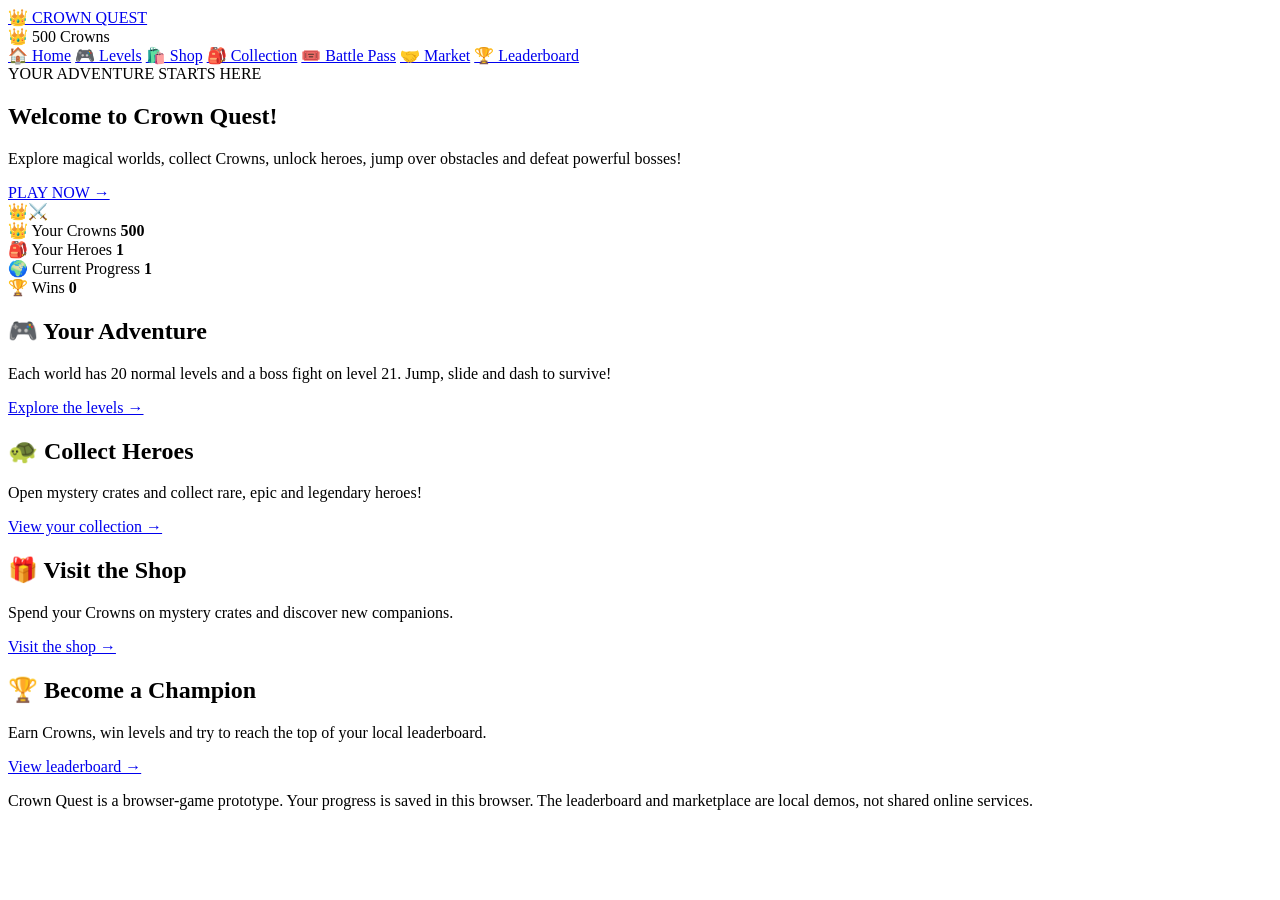
==== index.html @ 8faffafc "Create index.html" ====
<!DOCTYPE html>
<html lang="en">
<head>
    <meta charset="UTF-8">
    <meta name="viewport" content="width=device-width, initial-scale=1.0">
    <title>Crown Quest</title>
    <link rel="stylesheet" href="style.css">
</head>
<body>

<header>
    <a class="brand" href="index.html">👑 CROWN QUEST</a>
    <div class="wallet">👑 <span data-coins>500</span> Crowns</div>
</header>

<nav>
    <a class="active" href="index.html">🏠 Home</a>
    <a href="levels.html">🎮 Levels</a>
    <a href="shop.html">🛍️ Shop</a>
    <a href="collection.html">🎒 Collection</a>
    <a href="battlepass.html">🎟️ Battle Pass</a>
    <a href="market.html">🤝 Market</a>
    <a href="leaderboard.html">🏆 Leaderboard</a>
</nav>

<main>
    <section class="panel hero">
        <div>
            <span class="eyebrow">YOUR ADVENTURE STARTS HERE</span>
            <h1>Welcome to Crown Quest!</h1>
            <p>
                Explore magical worlds, collect Crowns, unlock heroes,
                jump over obstacles and defeat powerful bosses!
            </p>
            <a class="button-link" href="levels.html">PLAY NOW →</a>
        </div>
        <div class="hero-art">👑⚔️</div>
    </section>

    <section class="stats">
        <div class="panel stat">
            <span>👑 Your Crowns</span>
            <b data-coins>500</b>
        </div>

        <div class="panel stat">
            <span>🎒 Your Heroes</span>
            <b data-pet-count>1</b>
        </div>

        <div class="panel stat">
            <span>🌍 Current Progress</span>
            <b data-unlocked>1</b>
        </div>

        <div class="panel stat">
            <span>🏆 Wins</span>
            <b data-wins>0</b>
        </div>
    </section>

    <section class="grid2">
        <div class="panel">
            <h2>🎮 Your Adventure</h2>
            <p>
                Each world has 20 normal levels and a boss fight on
                level 21. Jump, slide and dash to survive!
            </p>
            <a href="levels.html">Explore the levels →</a>
        </div>

        <div class="panel">
            <h2>🐢 Collect Heroes</h2>
            <p>
                Open mystery crates and collect rare, epic and
                legendary heroes!
            </p>
            <a href="collection.html">View your collection →</a>
        </div>

        <div class="panel">
            <h2>🎁 Visit the Shop</h2>
            <p>
                Spend your Crowns on mystery crates and discover
                new companions.
            </p>
            <a href="shop.html">Visit the shop →</a>
        </div>

        <div class="panel">
            <h2>🏆 Become a Champion</h2>
            <p>
                Earn Crowns, win levels and try to reach the top
                of your local leaderboard.
            </p>
            <a href="leaderboard.html">View leaderboard →</a>
        </div>
    </section>

    <p class="footer">
        Crown Quest is a browser-game prototype. Your progress is saved
        in this browser. The leaderboard and marketplace are local demos,
        not shared online services.
    </p>
</main>

<div id="toast" class="toast"></div>

<script src="app.js"></script>
</body>
</html>
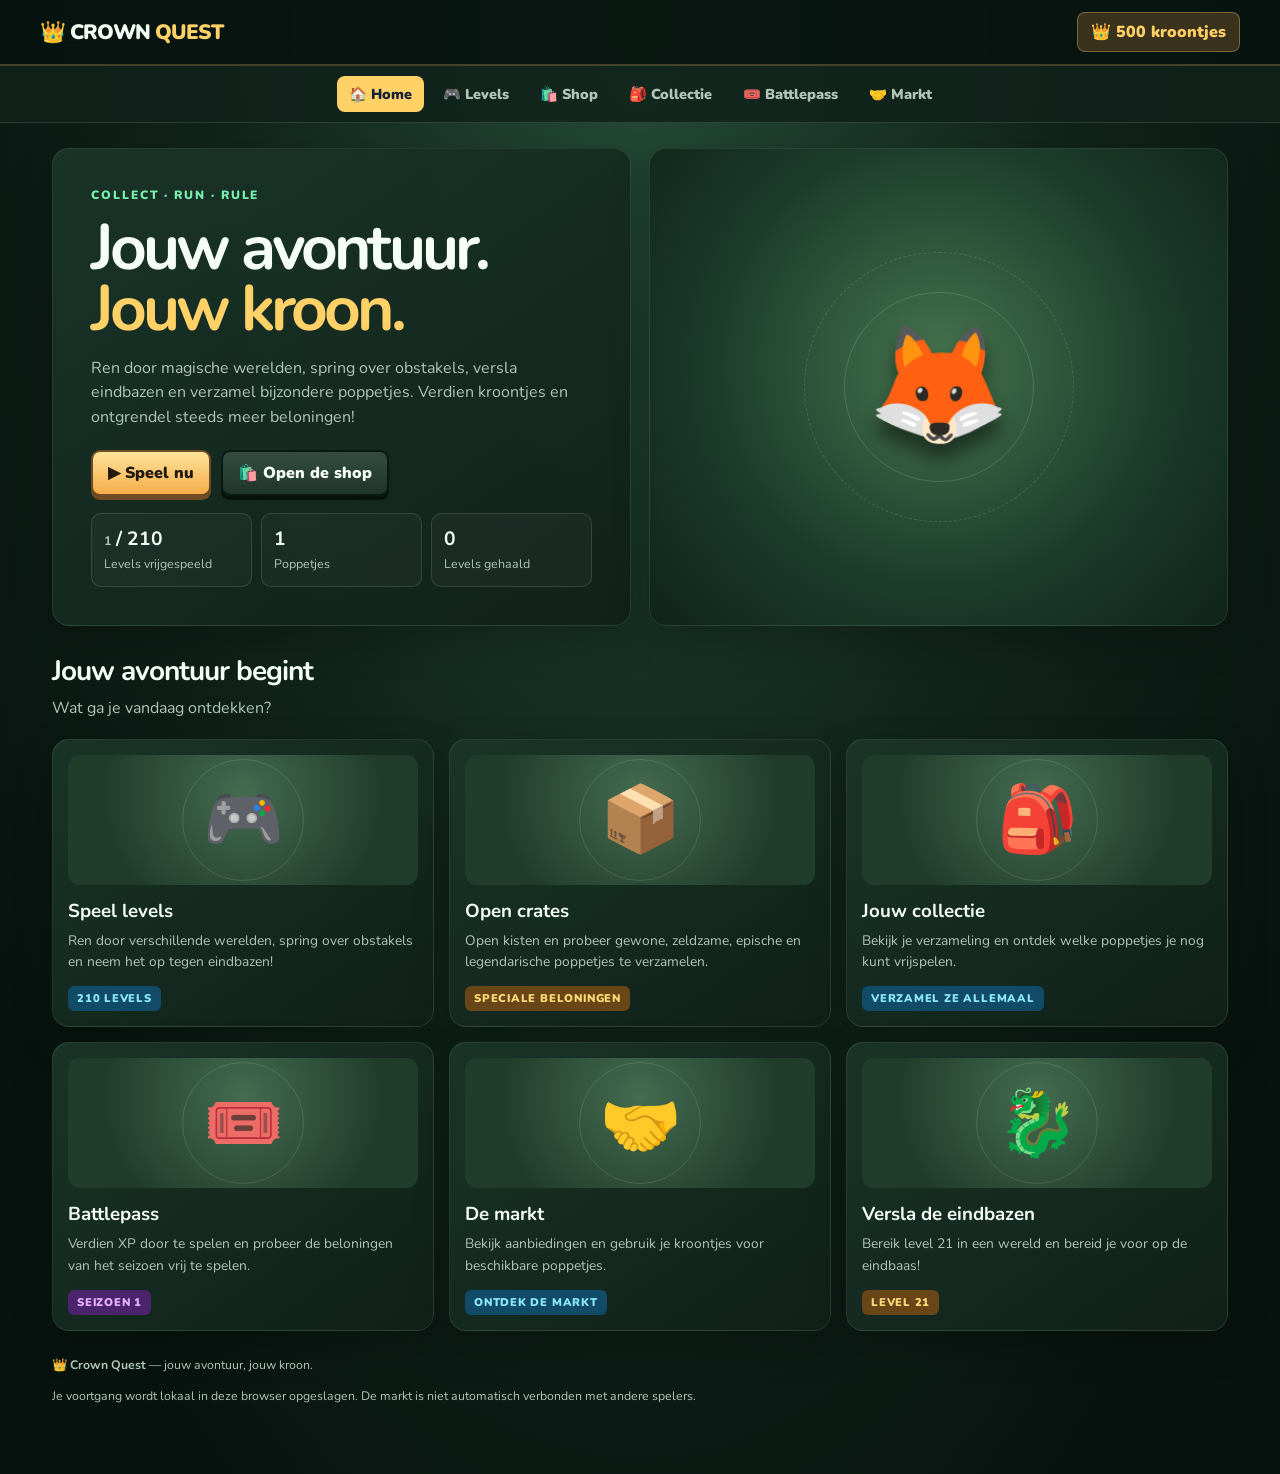
==== commit e163a9b1: "Create index.html" ====
--- a/index.html
+++ b/index.html
@@ -1,111 +1,189 @@
 <!DOCTYPE html>
-<html lang="en">
+<html lang="nl">
 <head>
-    <meta charset="UTF-8">
-    <meta name="viewport" content="width=device-width, initial-scale=1.0">
-    <title>Crown Quest</title>
-    <link rel="stylesheet" href="style.css">
+  <meta charset="UTF-8">
+  <meta name="viewport" content="width=device-width, initial-scale=1.0">
+  <meta name="theme-color" content="#101329">
+  <meta name="description" content="Speel Crown Quest! Ren door magische werelden, verzamel poppetjes en verdien kroontjes.">
+  <title>Crown Quest — Jouw avontuur</title>
+  <link rel="stylesheet" href="style.css">
 </head>
+
 <body>
+  <header>
+    <a class="brand" href="index.html">
+      👑 CROWN <span>QUEST</span>
+    </a>
 
-<header>
-    <a class="brand" href="index.html">👑 CROWN QUEST</a>
-    <div class="wallet">👑 <span data-coins>500</span> Crowns</div>
-</header>
+    <div class="wallet">
+      👑 <span data-coins>500</span> kroontjes
+    </div>
+  </header>
 
-<nav>
-    <a class="active" href="index.html">🏠 Home</a>
+  <nav aria-label="Hoofdnavigatie">
+    <a href="index.html" class="active">🏠 Home</a>
     <a href="levels.html">🎮 Levels</a>
     <a href="shop.html">🛍️ Shop</a>
-    <a href="collection.html">🎒 Collection</a>
-    <a href="battlepass.html">🎟️ Battle Pass</a>
-    <a href="market.html">🤝 Market</a>
-    <a href="leaderboard.html">🏆 Leaderboard</a>
-</nav>
+    <a href="collection.html">🎒 Collectie</a>
+    <a href="battlepass.html">🎟️ Battlepass</a>
+    <a href="market.html">🤝 Markt</a>
+  </nav>
 
-<main>
-    <section class="panel hero">
-        <div>
-            <span class="eyebrow">YOUR ADVENTURE STARTS HERE</span>
-            <h1>Welcome to Crown Quest!</h1>
-            <p>
-                Explore magical worlds, collect Crowns, unlock heroes,
-                jump over obstacles and defeat powerful bosses!
-            </p>
-            <a class="button-link" href="levels.html">PLAY NOW →</a>
+  <main>
+    <section class="hero">
+      <div class="panel intro">
+        <div class="eyebrow">COLLECT · RUN · RULE</div>
+
+        <h1>
+          Jouw avontuur.<br>
+          <span>Jouw kroon.</span>
+        </h1>
+
+        <p>
+          Ren door magische werelden, spring over obstakels,
+          versla eindbazen en verzamel bijzondere poppetjes.
+          Verdien kroontjes en ontgrendel steeds meer beloningen!
+        </p>
+
+        <div class="actions">
+          <a class="button" href="levels.html">▶ Speel nu</a>
+          <a class="button secondary" href="shop.html">🛍️ Open de shop</a>
         </div>
-        <div class="hero-art">👑⚔️</div>
+
+        <div class="stats">
+          <div class="stat">
+            <b><span data-unlocked>1</span> / 210</b>
+            <span>Levels vrijgespeeld</span>
+          </div>
+
+          <div class="stat">
+            <b data-pet-count>1</b>
+            <span>Poppetjes</span>
+          </div>
+
+          <div class="stat">
+            <b id="wins">0</b>
+            <span>Levels gehaald</span>
+          </div>
+        </div>
+      </div>
+
+      <div class="panel showcase">
+        <div class="orbit"></div>
+        <div class="orbit two"></div>
+
+        <span class="spark sp1">✦</span>
+        <span class="spark sp2">✧</span>
+        <span class="spark sp3">✦</span>
+
+        <div class="pet-big" data-showcase>🦊</div>
+      </div>
     </section>
 
-    <section class="stats">
-        <div class="panel stat">
-            <span>👑 Your Crowns</span>
-            <b data-coins>500</b>
+    <section style="margin-top: 26px;">
+      <div class="head">
+        <div>
+          <h2>Jouw avontuur begint</h2>
+          <p>Wat ga je vandaag ontdekken?</p>
         </div>
+      </div>
 
-        <div class="panel stat">
-            <span>🎒 Your Heroes</span>
-            <b data-pet-count>1</b>
-        </div>
+      <div class="grid">
+        <a class="panel item" href="levels.html">
+          <div class="art">🎮</div>
+          <h3>Speel levels</h3>
+          <p>
+            Ren door verschillende werelden, spring over obstakels
+            en neem het op tegen eindbazen!
+          </p>
+          <span class="badge rare">210 levels</span>
+        </a>
 
-        <div class="panel stat">
-            <span>🌍 Current Progress</span>
-            <b data-unlocked>1</b>
-        </div>
+        <a class="panel item" href="shop.html">
+          <div class="art">📦</div>
+          <h3>Open crates</h3>
+          <p>
+            Open kisten en probeer gewone, zeldzame,
+            epische en legendarische poppetjes te verzamelen.
+          </p>
+          <span class="badge legendary">Speciale beloningen</span>
+        </a>
 
-        <div class="panel stat">
-            <span>🏆 Wins</span>
-            <b data-wins>0</b>
-        </div>
+        <a class="panel item" href="collection.html">
+          <div class="art">🎒</div>
+          <h3>Jouw collectie</h3>
+          <p>
+            Bekijk je verzameling en ontdek welke poppetjes
+            je nog kunt vrijspelen.
+          </p>
+          <span class="badge rare">Verzamel ze allemaal</span>
+        </a>
+
+        <a class="panel item" href="battlepass.html">
+          <div class="art">🎟️</div>
+          <h3>Battlepass</h3>
+          <p>
+            Verdien XP door te spelen en probeer de
+            beloningen van het seizoen vrij te spelen.
+          </p>
+          <span class="badge epic">Seizoen 1</span>
+        </a>
+
+        <a class="panel item" href="market.html">
+          <div class="art">🤝</div>
+          <h3>De markt</h3>
+          <p>
+            Bekijk aanbiedingen en gebruik je kroontjes
+            voor beschikbare poppetjes.
+          </p>
+          <span class="badge rare">Ontdek de markt</span>
+        </a>
+
+        <a class="panel item" href="levels.html">
+          <div class="art">🐉</div>
+          <h3>Versla de eindbazen</h3>
+          <p>
+            Bereik level 21 in een wereld en bereid je voor
+            op de eindbaas!
+          </p>
+          <span class="badge legendary">Level 21</span>
+        </a>
+      </div>
     </section>
 
-    <section class="grid2">
-        <div class="panel">
-            <h2>🎮 Your Adventure</h2>
-            <p>
-                Each world has 20 normal levels and a boss fight on
-                level 21. Jump, slide and dash to survive!
-            </p>
-            <a href="levels.html">Explore the levels →</a>
-        </div>
+    <footer class="footer">
+      <p>
+        👑 <strong>Crown Quest</strong> — jouw avontuur, jouw kroon.
+      </p>
+      <p>
+        Je voortgang wordt lokaal in deze browser opgeslagen.
+        De markt is niet automatisch verbonden met andere spelers.
+      </p>
+    </footer>
+  </main>
 
-        <div class="panel">
-            <h2>🐢 Collect Heroes</h2>
-            <p>
-                Open mystery crates and collect rare, epic and
-                legendary heroes!
-            </p>
-            <a href="collection.html">View your collection →</a>
-        </div>
+  <div id="toast" class="toast" role="status" aria-live="polite"></div>
 
-        <div class="panel">
-            <h2>🎁 Visit the Shop</h2>
-            <p>
-                Spend your Crowns on mystery crates and discover
-                new companions.
-            </p>
-            <a href="shop.html">Visit the shop →</a>
-        </div>
+  <script src="app.js"></script>
 
-        <div class="panel">
-            <h2>🏆 Become a Champion</h2>
-            <p>
-                Earn Crowns, win levels and try to reach the top
-                of your local leaderboard.
-            </p>
-            <a href="leaderboard.html">View leaderboard →</a>
-        </div>
-    </section>
+  <script>
+    // Toon het aantal behaalde levels vanuit de opgeslagen spelgegevens.
+    function updateHomeStats() {
+      const winsElement = document.getElementById("wins");
 
-    <p class="footer">
-        Crown Quest is a browser-game prototype. Your progress is saved
-        in this browser. The leaderboard and marketplace are local demos,
-        not shared online services.
-    </p>
-</main>
+      if (!winsElement) return;
 
-<div id="toast" class="toast"></div>
+      try {
+        const savedState = localStorage.getItem("crownQuestMultiPage_v1");
+        const state = savedState ? JSON.parse(savedState) : {};
+        winsElement.textContent = Number(state.wins) || 0;
+      } catch (error) {
+        console.warn("De opgeslagen Crown Quest-statistieken konden niet worden gelezen.", error);
+        winsElement.textContent = "0";
+      }
+    }
 
-<script src="app.js"></script>
+    updateHomeStats();
+  </script>
 </body>
 </html>
--- a/style.css
+++ b/style.css
@@ -0,0 +1,792 @@
+@import url('https://fonts.googleapis.com/css2?family=Nunito:wght@400;700;800;900&display=swap');
+
+:root {
+  --bg: #08130f;
+  --panel: #13251f;
+  --panel2: #1b352a;
+  --line: #ffffff20;
+  --text: #f5fff5;
+  --muted: #b0c7b8;
+  --gold: #ffd166;
+  --mint: #78f0ad;
+  --pink: #ff82aa;
+  --blue: #7de5f2;
+  --purple: #c58cff;
+}
+
+* {
+  box-sizing: border-box;
+}
+
+html {
+  scroll-behavior: smooth;
+}
+
+body {
+  margin: 0;
+  min-height: 100vh;
+  color: var(--text);
+  font-family: Nunito, system-ui, sans-serif;
+  background: radial-gradient(ellipse at top, #244b37 0, #11251c 45%, var(--bg) 85%);
+}
+
+a {
+  color: inherit;
+  text-decoration: none;
+}
+
+button,
+input,
+select {
+  font: inherit;
+}
+
+button,
+.button {
+  display: inline-flex;
+  align-items: center;
+  justify-content: center;
+  gap: 7px;
+  border: 2px solid #6f4c24;
+  border-radius: 9px;
+  padding: 10px 15px;
+  background: linear-gradient(#ffe39b, #f5ad48);
+  color: #211a10;
+  font-weight: 1000;
+  cursor: pointer;
+  box-shadow: 0 4px 0 #6f4c24;
+  transition: transform .15s, filter .15s;
+}
+
+button:hover,
+.button:hover {
+  transform: translateY(-2px);
+  filter: brightness(1.08);
+}
+
+button:disabled {
+  opacity: .4;
+  cursor: not-allowed;
+  transform: none;
+  box-shadow: none;
+}
+
+.secondary {
+  background: linear-gradient(#334c41, #20352c);
+  color: #f5fff5;
+  border-color: #0a1911;
+  box-shadow: 0 4px 0 #07120d;
+}
+
+header {
+  position: sticky;
+  top: 0;
+  z-index: 10;
+  display: flex;
+  align-items: center;
+  justify-content: space-between;
+  gap: 14px;
+  padding: 12px clamp(12px, 4vw, 40px);
+  background: #08140fee;
+  border-bottom: 2px solid #b99b5a55;
+  backdrop-filter: blur(12px);
+}
+
+.brand {
+  font-size: 1.3rem;
+  font-weight: 1000;
+  letter-spacing: -.05em;
+}
+
+.brand span {
+  color: var(--gold);
+}
+
+.wallet {
+  padding: 8px 13px;
+  background: #3b321d;
+  border: 1px solid #ffdb7950;
+  border-radius: 8px;
+  color: var(--gold);
+  font-weight: 1000;
+  white-space: nowrap;
+}
+
+nav {
+  display: flex;
+  gap: 7px;
+  flex-wrap: wrap;
+  justify-content: center;
+  padding: 10px 12px;
+  border-bottom: 1px solid var(--line);
+  background: #10221bd9;
+}
+
+nav a {
+  padding: 8px 12px;
+  border-radius: 8px;
+  font-weight: 900;
+  font-size: .9rem;
+  color: var(--muted);
+}
+
+nav a:hover,
+nav a.active {
+  background: var(--gold);
+  color: #172039;
+}
+
+main {
+  max-width: 1240px;
+  margin: auto;
+  padding: 25px clamp(12px, 3vw, 32px) 55px;
+}
+
+.panel {
+  background: linear-gradient(145deg, #1b3529f2, #102119f2);
+  border: 1px solid #d4e9d31c;
+  border-radius: 17px;
+  box-shadow: 0 15px 40px #0003;
+}
+
+.hero {
+  display: grid;
+  grid-template-columns: 1fr 1fr;
+  gap: 18px;
+}
+
+.intro {
+  padding: clamp(20px, 4vw, 38px);
+  overflow: hidden;
+}
+
+.eyebrow {
+  font-size: .75rem;
+  font-weight: 1000;
+  letter-spacing: .16em;
+  text-transform: uppercase;
+  color: var(--mint);
+}
+
+h1 {
+  font-size: clamp(2.3rem, 5vw, 4.5rem);
+  line-height: .95;
+  letter-spacing: -.06em;
+  margin: 15px 0;
+}
+
+h1 span {
+  color: var(--gold);
+}
+
+h2 {
+  font-size: 1.75rem;
+  letter-spacing: -.035em;
+  margin: 0 0 6px;
+}
+
+h3 {
+  margin: 6px 0;
+}
+
+p {
+  color: var(--muted);
+  line-height: 1.55;
+}
+
+.actions {
+  display: flex;
+  gap: 10px;
+  flex-wrap: wrap;
+  margin-top: 20px;
+}
+
+.showcase {
+  min-height: 260px;
+  display: grid;
+  place-items: center;
+  position: relative;
+  overflow: hidden;
+  background: radial-gradient(circle at 50% 45%, #46734d, #1a3a2a 60%, #102319);
+}
+
+.pet-big {
+  font-size: 115px;
+  z-index: 1;
+  filter: drop-shadow(0 15px 9px #0007);
+  animation: float 2.6s ease-in-out infinite;
+}
+
+.orbit {
+  position: absolute;
+  width: 190px;
+  height: 190px;
+  border: 1px solid #ffffff25;
+  border-radius: 50%;
+  animation: spin 20s linear infinite;
+}
+
+.orbit.two {
+  width: 270px;
+  height: 270px;
+  border-style: dashed;
+  animation-direction: reverse;
+}
+
+.spark {
+  position: absolute;
+  color: var(--gold);
+  font-size: 25px;
+  animation: twinkle 1.7s infinite;
+}
+
+@keyframes float {
+  50% { transform: translateY(-12px) rotate(4deg); }
+}
+
+@keyframes spin {
+  to { transform: rotate(360deg); }
+}
+
+@keyframes twinkle {
+  50% { opacity: .4; transform: scale(.65) rotate(40deg); }
+}
+
+.stats {
+  display: grid;
+  grid-template-columns: repeat(3, 1fr);
+  gap: 9px;
+  margin-top: 17px;
+}
+
+.stat {
+  padding: 12px;
+  background: #ffffff08;
+  border: 1px solid var(--line);
+  border-radius: 10px;
+}
+
+.stat b {
+  display: block;
+  font-size: 1.2rem;
+}
+
+.stat span {
+  font-size: .78rem;
+  color: var(--muted);
+}
+
+.head {
+  display: flex;
+  justify-content: space-between;
+  align-items: end;
+  gap: 14px;
+  margin: 8px 0 18px;
+}
+
+.head p {
+  margin: 4px 0 0;
+}
+
+.gold {
+  color: var(--gold);
+  font-weight: 1000;
+}
+
+.muted {
+  color: var(--muted);
+}
+
+.badge {
+  display: inline-block;
+  padding: 5px 9px;
+  border-radius: 6px;
+  font-size: .7rem;
+  font-weight: 1000;
+  text-transform: uppercase;
+  letter-spacing: .07em;
+}
+
+.common {
+  background: #334b3e;
+  color: #e1ffe8;
+}
+
+.rare {
+  background: #124b67;
+  color: #8be9ff;
+}
+
+.epic {
+  background: #4c246e;
+  color: #e7b2ff;
+}
+
+.legendary {
+  background: #694617;
+  color: #ffdb77;
+}
+
+.grid {
+  display: grid;
+  grid-template-columns: repeat(3, minmax(0, 1fr));
+  gap: 15px;
+}
+
+.item {
+  padding: 15px;
+  overflow: hidden;
+}
+
+.art {
+  height: 130px;
+  border-radius: 12px;
+  background: radial-gradient(circle at 50% 30%, #456b50, #203d2c 70%);
+  display: grid;
+  place-items: center;
+  font-size: 65px;
+  margin-bottom: 13px;
+  position: relative;
+  overflow: hidden;
+}
+
+.art:after {
+  content: "";
+  position: absolute;
+  width: 120px;
+  height: 120px;
+  border: 1px solid #ffffff20;
+  border-radius: 50%;
+  animation: spin 16s linear infinite;
+}
+
+.item p {
+  font-size: .86rem;
+  min-height: 42px;
+  margin: 4px 0 14px;
+}
+
+.item-foot {
+  display: flex;
+  justify-content: space-between;
+  align-items: center;
+  gap: 8px;
+}
+
+.notice {
+  padding: 13px 15px;
+  background: #112e27;
+  border: 1px solid #286c55;
+  border-radius: 10px;
+  color: #c1ffdd;
+  font-size: .88rem;
+  line-height: 1.5;
+  margin: 14px 0;
+}
+
+.levelmap {
+  display: grid;
+  grid-template-columns: repeat(7, minmax(0, 1fr));
+  gap: 14px 8px;
+  padding: 25px 12px;
+  margin: 18px 0;
+  border: 2px solid #b6a16a55;
+  border-radius: 17px;
+  overflow: hidden;
+  background: radial-gradient(ellipse at 50% 0%, #366b47 0, transparent 65%), linear-gradient(180deg, #173d31, #10271f 70%, #0c1b19);
+  position: relative;
+}
+
+.world-heading {
+  grid-column: 1 / -1;
+  text-align: center;
+  padding: 15px 12px;
+  margin-bottom: 8px;
+  border-radius: 12px;
+  background: #091b18b8;
+  border: 1px solid #d7c07a55;
+}
+
+.world-heading h3 {
+  color: #ffe19a;
+  margin: 0;
+  font-size: 1.3rem;
+}
+
+.world-heading p {
+  margin: 5px 0 0;
+  font-size: .85rem;
+}
+
+.leveltile {
+  min-height: 67px;
+  display: flex;
+  flex-direction: column;
+  align-items: center;
+  justify-content: center;
+  gap: 3px;
+  position: relative;
+  z-index: 1;
+  color: #fff;
+  background: linear-gradient(145deg, #f6b45e, #c77b36);
+  border: 3px solid #51371f;
+  border-radius: 6px;
+  box-shadow: 0 4px 0 #4c321e, 0 7px 14px #0005;
+  transition: transform .18s, filter .18s;
+  cursor: pointer;
+}
+
+.leveltile:nth-child(7n + 2),
+.leveltile:nth-child(7n + 4),
+.leveltile:nth-child(7n + 6) {
+  transform: translateY(14px);
+}
+
+.leveltile b {
+  font-size: 1.45rem;
+  line-height: 1;
+  color: #211b12;
+}
+
+.leveltile span {
+  color: #38291c;
+  font-size: .62rem;
+  font-weight: 1000;
+}
+
+.leveltile:not(.locked):hover {
+  filter: brightness(1.15);
+  scale: 1.05;
+}
+
+.leveltile.current {
+  background: linear-gradient(145deg, #a7f56a, #54bd48);
+  border-color: #24451c;
+  box-shadow: 0 4px 0 #24451c, 0 0 22px #a7f56a66;
+}
+
+.leveltile.completed {
+  background: linear-gradient(145deg, #7de8ed, #339eb7);
+}
+
+.leveltile.locked {
+  background: linear-gradient(145deg, #6d5a4e, #382c27);
+  border-color: #211a17;
+  box-shadow: 0 4px 0 #211a17;
+  opacity: .75;
+  cursor: not-allowed;
+}
+
+.leveltile.locked b,
+.leveltile.locked span {
+  color: #c5b3a5;
+}
+
+.leveltile.boss {
+  background: linear-gradient(145deg, #c26cff, #6b2a99);
+  border-color: #311441;
+  box-shadow: 0 5px 0 #311441, 0 0 18px #c26cff55;
+}
+
+.leveltile.boss b,
+.leveltile.boss span {
+  color: white;
+}
+
+.leveltile.current:after {
+  content: "PLAY";
+  position: absolute;
+  top: -17px;
+  padding: 2px 6px;
+  color: #1b1b12;
+  background: #fff4dc;
+  border: 1px solid #4a3824;
+  font-size: .55rem;
+  font-weight: 1000;
+}
+
+.canvaswrap {
+  overflow: hidden;
+  border-radius: 12px;
+  border: 1px solid #ffffff25;
+  background: #b1f0f5;
+}
+
+.canvaswrap canvas {
+  width: 100%;
+  height: auto;
+  display: block;
+  touch-action: manipulation;
+}
+
+.gamebox {
+  padding: 14px;
+}
+
+.gamebar,
+.controls {
+  display: flex;
+  justify-content: space-between;
+  align-items: center;
+  gap: 10px;
+  flex-wrap: wrap;
+  margin-bottom: 12px;
+}
+
+.controls {
+  margin: 12px 0 0;
+}
+
+.small {
+  font-size: .8rem;
+  color: var(--muted);
+}
+
+.arrows {
+  display: flex;
+  gap: 8px;
+  flex-wrap: wrap;
+}
+
+.arrows button {
+  min-width: 46px;
+}
+
+.progress {
+  height: 10px;
+  background: #080e1c;
+  border-radius: 99px;
+  overflow: hidden;
+  margin: 12px 0;
+}
+
+.progress span {
+  display: block;
+  height: 100%;
+  background: linear-gradient(90deg, var(--mint), var(--blue));
+  border-radius: 99px;
+}
+
+.rows .row {
+  display: flex;
+  align-items: center;
+  gap: 13px;
+  padding: 14px;
+  border-bottom: 1px solid var(--line);
+}
+
+.rows .row:last-child {
+  border: 0;
+}
+
+.row {
+  display: flex;
+  align-items: center;
+  gap: 13px;
+  padding: 14px;
+  border-bottom: 1px solid var(--line);
+}
+
+.rowicon {
+  width: 56px;
+  height: 56px;
+  display: grid;
+  place-items: center;
+  font-size: 32px;
+  border-radius: 10px;
+  background: #283859;
+}
+
+.rowinfo {
+  flex: 1;
+  min-width: 0;
+}
+
+.rowinfo p {
+  font-size: .8rem;
+  margin: 4px 0 0;
+}
+
+.empty {
+  padding: 30px;
+  text-align: center;
+  color: var(--muted);
+  border: 1px dashed #ffffff30;
+  border-radius: 12px;
+}
+
+.formrow {
+  display: flex;
+  gap: 10px;
+  flex-wrap: wrap;
+}
+
+.formrow input,
+.formrow select {
+  background: #202d4b;
+  color: white;
+  border: 1px solid #ffffff25;
+  border-radius: 8px;
+  padding: 11px;
+  min-width: 120px;
+}
+
+.formrow select {
+  flex: 1;
+}
+
+.footer {
+  margin-top: 25px;
+  font-size: .77rem;
+  line-height: 1.55;
+  color: #9aaf9f;
+}
+
+.toast {
+  position: fixed;
+  z-index: 20;
+  bottom: 22px;
+  left: 50%;
+  transform: translate(-50%, 25px);
+  opacity: 0;
+  pointer-events: none;
+  background: #f6f8ff;
+  color: #10172a;
+  border-radius: 10px;
+  padding: 13px 18px;
+  font-weight: 900;
+  box-shadow: 0 15px 40px #0006;
+  transition: .25s;
+  max-width: 90vw;
+  text-align: center;
+}
+
+.toast.show {
+  opacity: 1;
+  transform: translate(-50%, 0);
+}
+
+.wheel-wrap {
+  display: grid;
+  place-items: center;
+  padding: 15px;
+}
+
+.wheel {
+  width: min(340px, 80vw);
+  aspect-ratio: 1;
+  border-radius: 50%;
+  border: 9px solid #f7d578;
+  box-shadow: 0 0 0 5px #563a20, 0 15px 30px #0007;
+  transition: transform 4.2s cubic-bezier(.12, .72, .12, 1);
+  position: relative;
+  overflow: hidden;
+  background: conic-gradient(
+    #6aab64 0deg 72deg,
+    #4b83b5 72deg 144deg,
+    #b07bd5 144deg 216deg,
+    #dc8d47 216deg 288deg,
+    #d65e6b 288deg 360deg
+  );
+}
+
+.wheel:after {
+  content: "";
+  position: absolute;
+  inset: 35%;
+  background: #fff0c2;
+  border: 5px solid #64441e;
+  border-radius: 50%;
+  box-shadow: 0 2px 0 #6b4c25;
+}
+
+.wheel-pointer {
+  font-size: 32px;
+  text-align: center;
+  color: var(--gold);
+  line-height: 1;
+}
+
+.wheel-labels {
+  position: absolute;
+  inset: 0;
+  pointer-events: none;
+}
+
+.wheel-labels span {
+  position: absolute;
+  left: 50%;
+  top: 10%;
+  transform: translateX(-50%);
+  font-weight: 1000;
+  color: white;
+  text-shadow: 0 2px 4px #000;
+}
+
+.wheel-labels span:nth-child(2) {
+  top: 27%;
+  left: 82%;
+}
+
+.wheel-labels span:nth-child(3) {
+  top: 67%;
+  left: 78%;
+}
+
+.wheel-labels span:nth-child(4) {
+  top: 76%;
+  left: 23%;
+}
+
+.wheel-labels span:nth-child(5) {
+  top: 28%;
+  left: 18%;
+}
+
+@media (max-width: 800px) {
+  .hero {
+    grid-template-columns: 1fr;
+  }
+
+  .showcase {
+    min-height: 220px;
+  }
+
+  .grid {
+    grid-template-columns: repeat(2, minmax(0, 1fr));
+  }
+
+  .levelmap {
+    grid-template-columns: repeat(5, minmax(0, 1fr));
+  }
+}
+
+@media (max-width: 520px) {
+  .grid {
+    grid-template-columns: 1fr;
+  }
+
+  .head {
+    align-items: start;
+    flex-direction: column;
+  }
+
+  .levelmap {
+    grid-template-columns: repeat(3, minmax(0, 1fr));
+    gap: 17px 8px;
+  }
+
+  .leveltile {
+    min-height: 62px;
+  }
+
+  .leveltile:nth-child(7n + 2),
+  .leveltile:nth-child(7n + 4),
+  .leveltile:nth-child(7n + 6) {
+    transform: none;
+  }
+
+  .pet-big {
+    font-size: 100px;
+  }
+}
